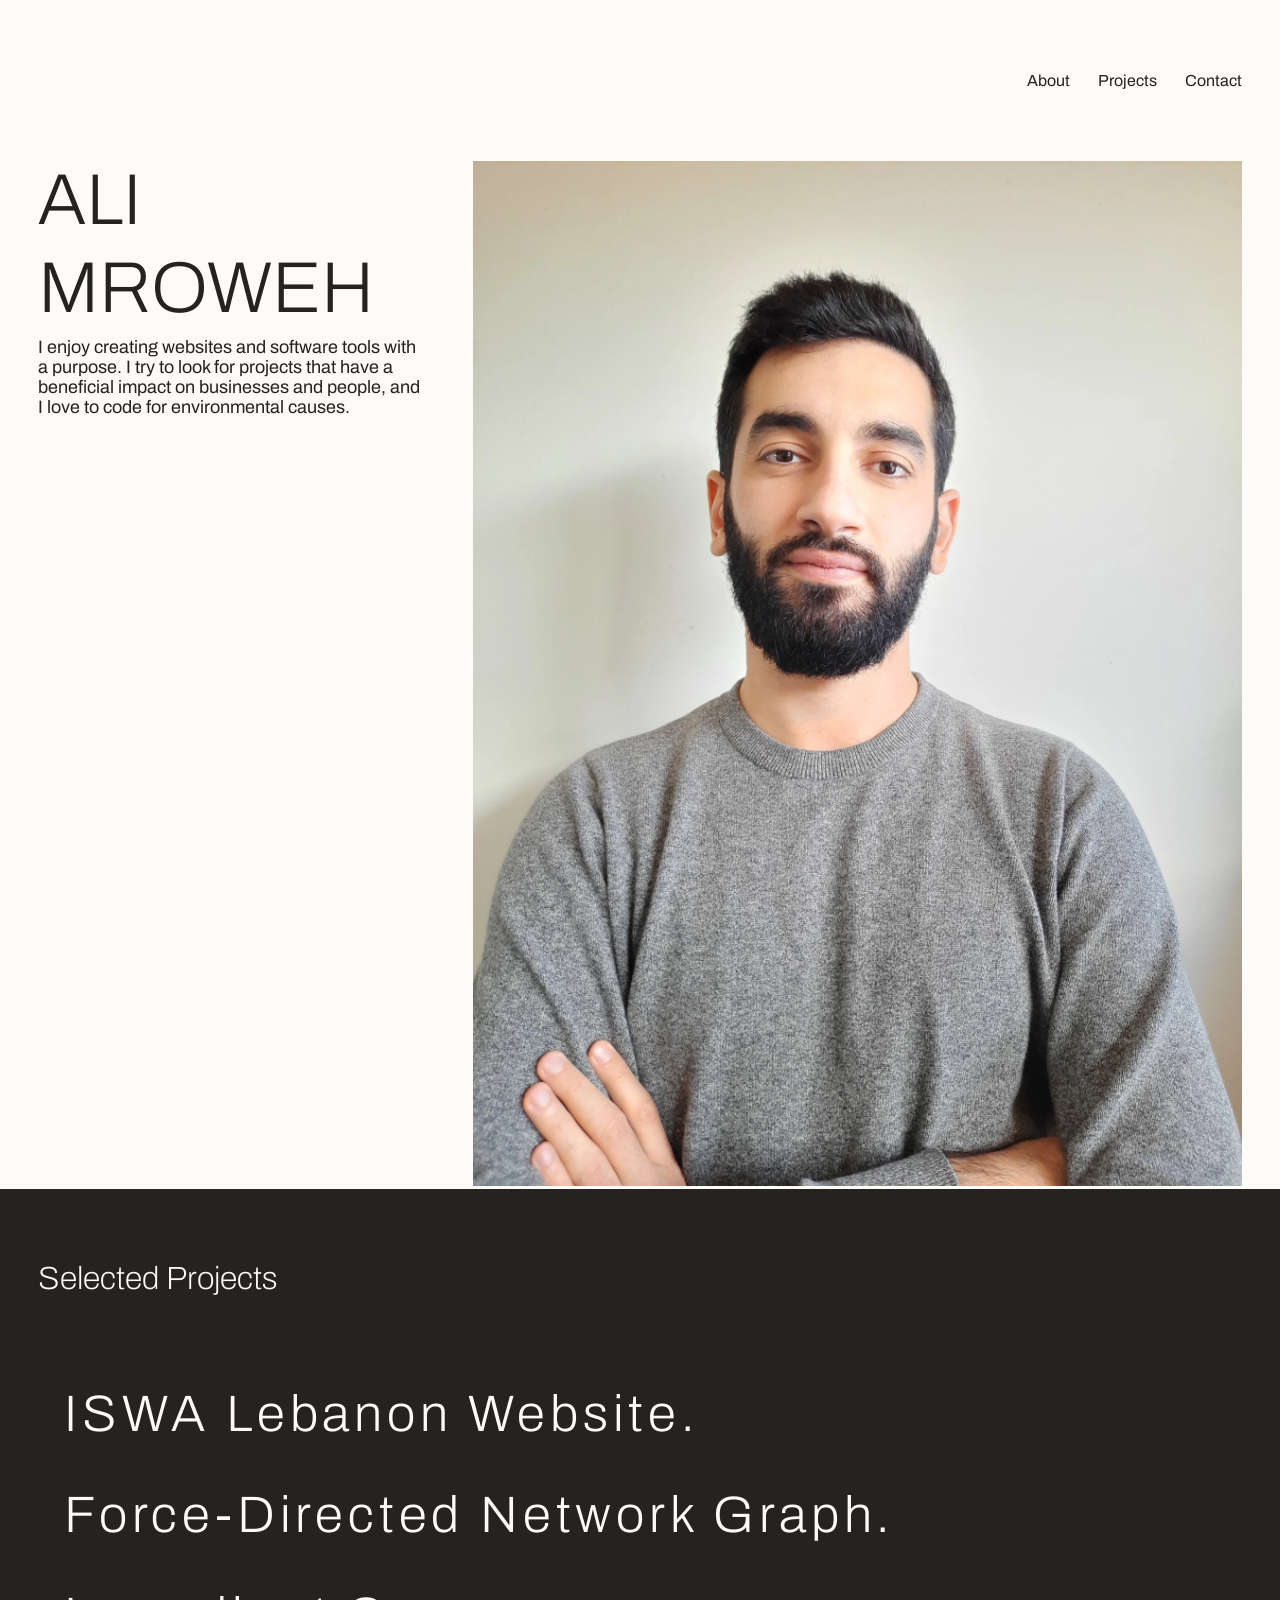
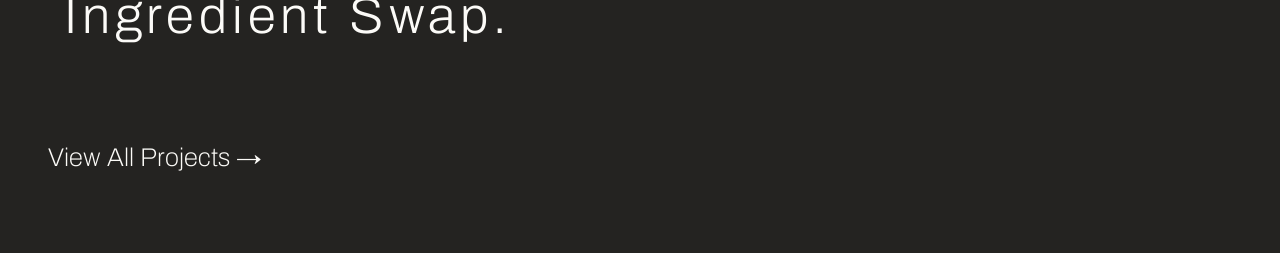
==== index.html @ e3a89d70 "started work on main page" ====
<!DOCTYPE html>
<html lang="en">
<head>
    <meta charset="UTF-8">
    <meta http-equiv="X-UA-Compatible" content="IE=edge">
    <meta name="viewport" content="width=device-width, initial-scale=1.0">
    <title>Ali Mroweh - Main</title>

    <link rel="stylesheet" href="index.css">
</head>
<body>
    <header class="container">
        <nav>
            <ul>
                <li><a href="">About</a></li>
                <li><a href="">Projects</a></li>
                <li><a href="">Contact</a></li>                
            </ul>
        </nav>
    </header>
    <section id="showcase" class="container">
        <div id="showcaseText">
            <h1>ALI</h1>
            <h1>MROWEH</h1>
            <p>I enjoy creating websites and software tools with a purpose. I try to look for projects that have a beneficial impact on businesses and people, and I love to code for environmental causes.</p>
        </div>
        <div id="showcaseImage">
            <img src="./Assets/Images/profile.webp" alt="">
        </div>        
    </section>
    <section id="projects" class="container">        
        <h3>Selected Projects</h3>        
        <ul>
            <li><a href="">ISWA Lebanon Website.</a></li>
            <li><a href="">Force-Directed Network Graph.</a></li>
            <li><a href="">Ingredient Swap.</a></li>            
        </ul>
        <a class="linkButton" href="">View All Projects &#8594</a>
    </section>
</body>
</html>
---- index.css ----
/* Common */

:root{
    --main-light: #FCFBF8;
    --main-dark: #242321;
}

@font-face {
    font-family: "Archivo";
    src: url(./Assets/Fonts/Archivo/Archivo-VariableFont_wdth\,wght.ttf);
}

*{
    font-family: "Archivo";
    list-style: none;
    margin: 0;
}

a{
    all: unset;
    cursor: pointer;
}

a:hover{
    text-decoration: underline;
}

ul{
    padding-left: 0;
}

body{
    background-color: var(--main-light);
}

.container{
    padding-left: max(30px,3vw);
    padding-right: max(30px,3vw);
}

.linkButton{
    padding: min(10px, 2vw);
    /* border: 1px solid var(--main-light); */
    /* border-radius: 3px; */
}

/* Header */
header{
    color: var(--main-dark);
}

header nav ul{    
    padding-top: max(15px,8vh);
    padding-bottom: max(15px,8vh);
    text-align: right;
}

header nav li{
    display: inline-block;
    margin-left: 25px;
}

/* Showcase */

#showcase{
    display: flex;
    gap: min(50px, 5vw);
    color: var(--main-dark);
}

#showcaseText{
    flex: 1;
}

#showcaseImage{
    flex: 2;
}

#showcaseText h1{
    font-size: 72px;
    font-weight: 250;
    margin-bottom: 10px;
}

#showcaseText p{
    font-size: 18px;
}

#showcaseImage img{
    width: 100%;
}

/* Projects */

#projects{
    background-color: var(--main-dark);
    color: var(--main-light);
    padding-top: max(15px,8vh);
    padding-bottom: max(15px,8vh);
}

#projects h3{
    font-size: max(28px, 2.5vw);
    font-weight: 200;
    margin-bottom: max(60px, 10vh);
}

#projects ul{
    padding-left: max(20px, 2vw);
}

#projects ul li{
    font-size: max(48px, 4vw);
    font-weight: 250;
    margin-bottom: max(35px, 5vh);
    letter-spacing: 0.3rem;
}

#projects ul li a{
    text-decoration-color: greenyellow;
    text-decoration-thickness: 5%;
    text-decoration-skip: 3px;
}

#projects .linkButton{
    display: block;
    margin-top: max(80px, 10vh);
    font-size: max(20px, 2vw);
    font-weight: 150;    
}

/* Testimony */
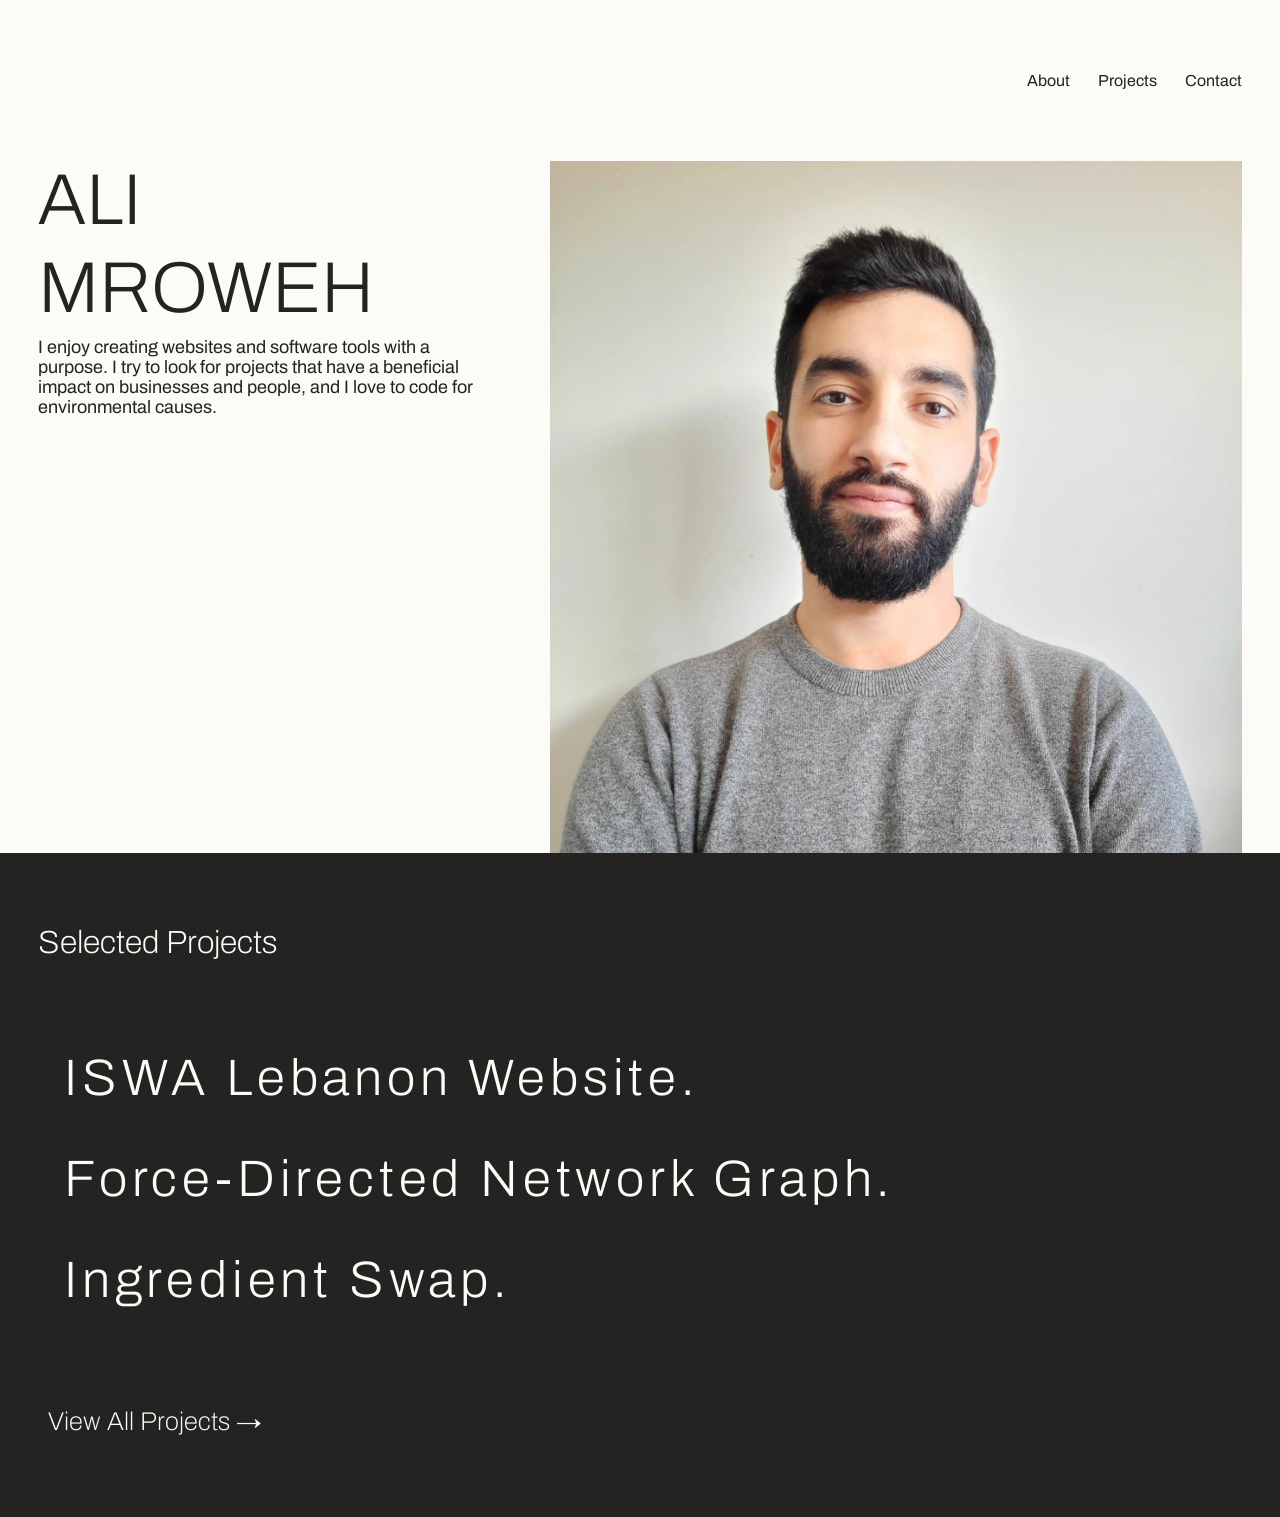
==== commit 7fb9fea5: "added menu functionality for mobile" ====
--- a/index.html
+++ b/index.html
@@ -7,11 +7,13 @@
     <title>Ali Mroweh - Main</title>
 
     <link rel="stylesheet" href="index.css">
+    <script src="index.js" defer></script>
 </head>
 <body>
     <header class="container">
         <nav>
-            <ul>
+            <a id="menuToggle">menu &#8594;</a>             
+            <ul id="navigationMenu">
                 <li><a href="">About</a></li>
                 <li><a href="">Projects</a></li>
                 <li><a href="">Contact</a></li>                
@@ -25,7 +27,7 @@
             <p>I enjoy creating websites and software tools with a purpose. I try to look for projects that have a beneficial impact on businesses and people, and I love to code for environmental causes.</p>
         </div>
         <div id="showcaseImage">
-            <img src="./Assets/Images/profile.webp" alt="">
+            <img src="./Assets/Images/pp_square.png" alt="">
         </div>        
     </section>
     <section id="projects" class="container">        
--- a/index.css
+++ b/index.css
@@ -14,6 +14,7 @@
     font-family: "Archivo";
     list-style: none;
     margin: 0;
+    box-sizing: border-box;
 }
 
 a{
@@ -40,8 +41,6 @@
 
 .linkButton{
     padding: min(10px, 2vw);
-    /* border: 1px solid var(--main-light); */
-    /* border-radius: 3px; */
 }
 
 /* Header */
@@ -60,6 +59,45 @@
     margin-left: 25px;
 }
 
+#menuToggle{
+    display: none;
+}
+
+@media only screen and (max-width: 480px){
+    
+    #menuToggle{
+        display: block;
+        text-align: right;
+        margin-top: 20px;
+        margin-bottom: 20px;
+        font-weight: 350;        
+    }
+    #menuToggle:visited{
+        text-decoration: none;
+    }
+    header nav ul{
+        display: none;
+        position: absolute;        
+        width: 100%;
+        height: 100%;
+        transform: translate(-30px); 
+        background-color: var(--main-light);        
+        padding-top: 20px;
+        padding-bottom: 20px;
+    }
+    header nav ul.active{
+        display: block;
+    }
+    header nav li{
+        display: block;
+        margin: 0;
+        margin-bottom: 13px;
+        padding-top: 15px;
+        padding-bottom: 15px;
+        text-align: center;
+    }
+}
+
 /* Showcase */
 
 #showcase{
@@ -68,12 +106,25 @@
     color: var(--main-dark);
 }
 
+@media only screen and (max-width: 480px) {
+    #showcase{
+        display: block;
+    }
+    #showcaseText{
+        margin-bottom: min(50px, 5vw);
+    }
+    #showcaseImage{
+        margin-bottom: min(50px, 5vw);
+    }
+}
+
 #showcaseText{
-    flex: 1;
+    flex: 2;
 }
 
 #showcaseImage{
-    flex: 2;
+    flex: 3;
+    background-color: var(--main-dark);
 }
 
 #showcaseText h1{
@@ -88,6 +139,7 @@
 
 #showcaseImage img{
     width: 100%;
+    display: block;
 }
 
 /* Projects */
@@ -110,7 +162,7 @@
 }
 
 #projects ul li{
-    font-size: max(48px, 4vw);
+    font-size: max(40px, 4vw);
     font-weight: 250;
     margin-bottom: max(35px, 5vh);
     letter-spacing: 0.3rem;
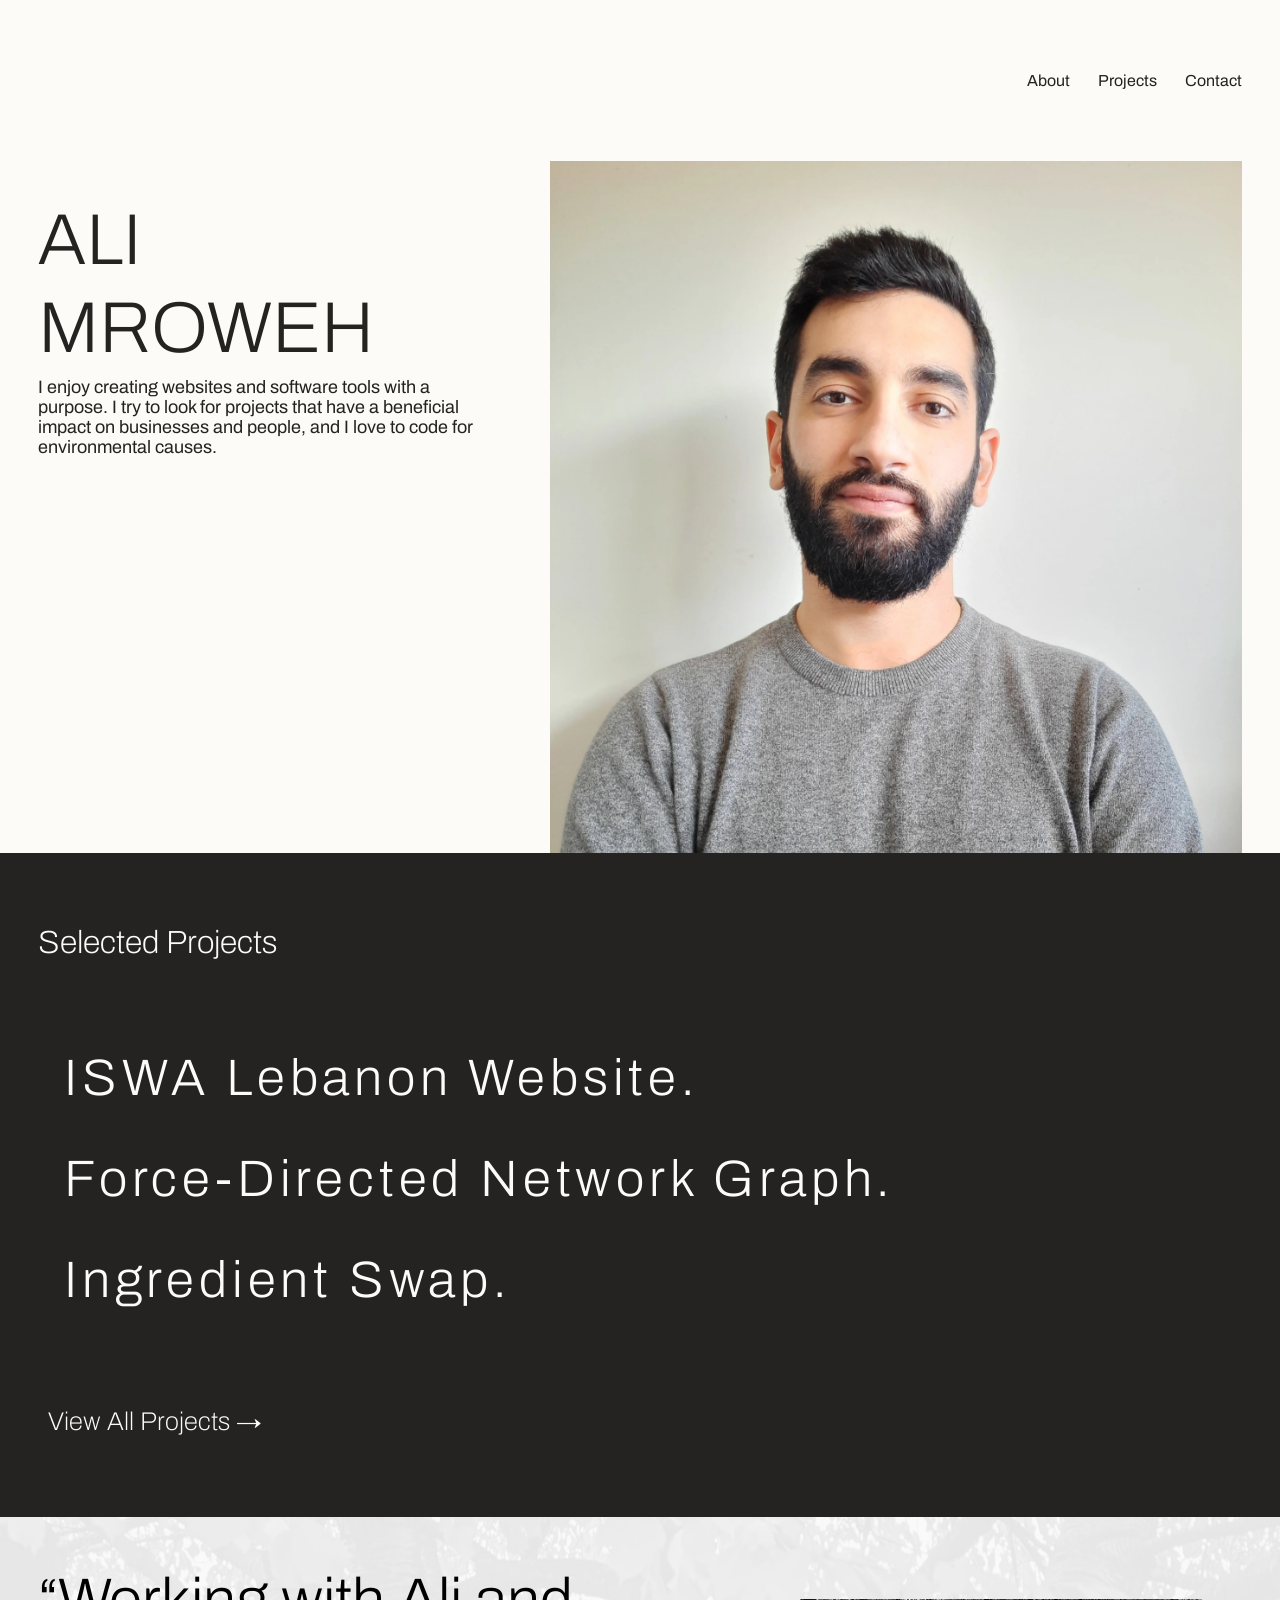
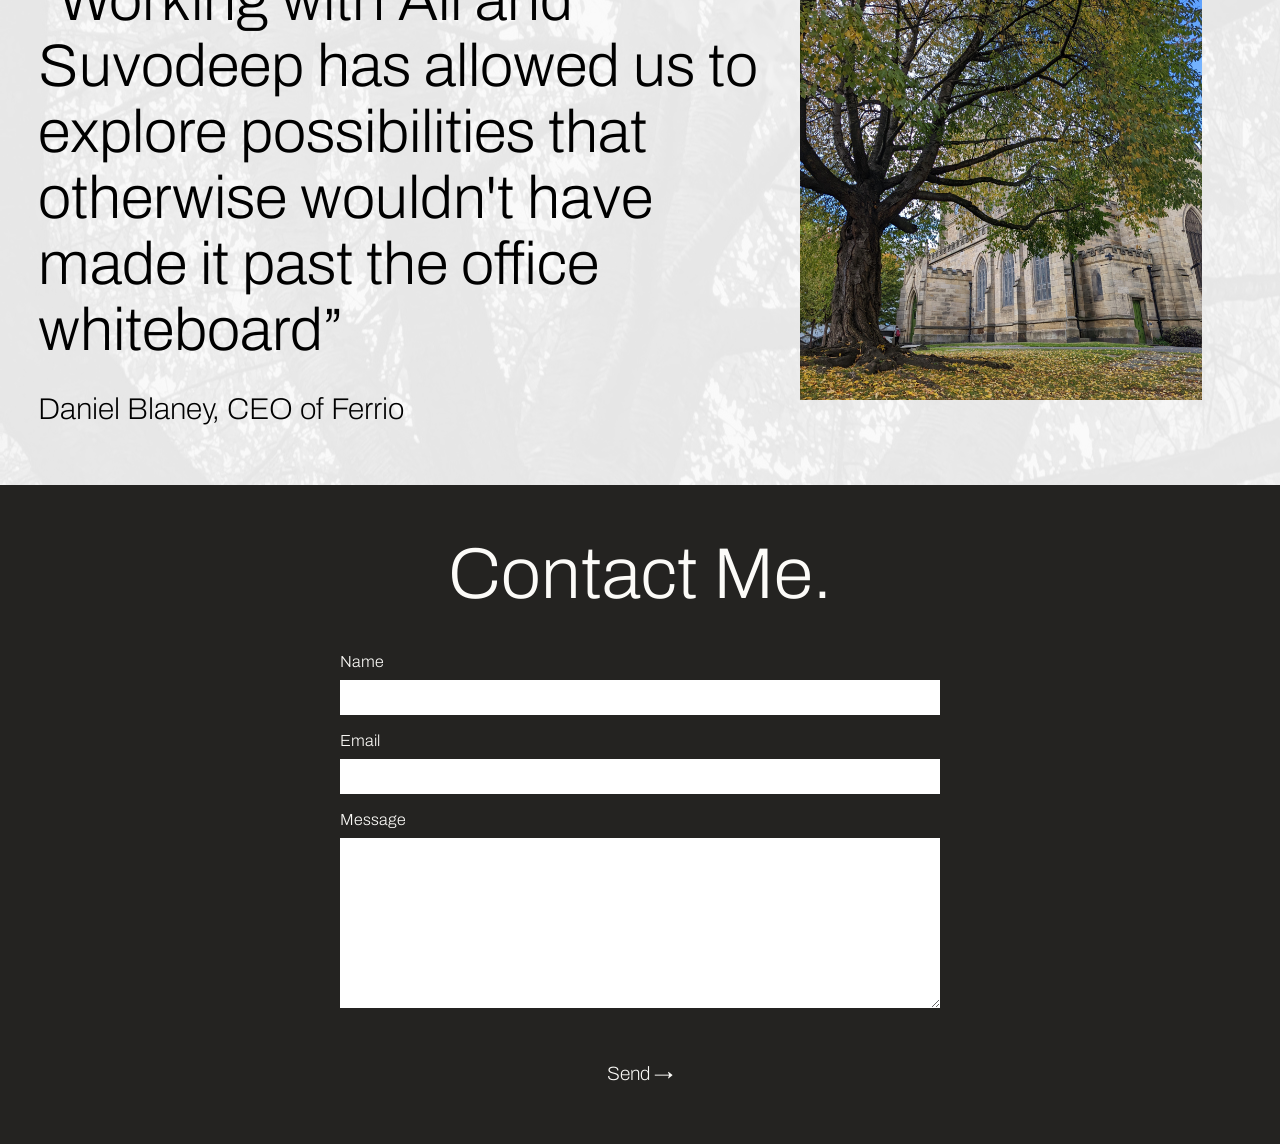
==== commit 41d47d81: "Created project page template" ====
--- a/index.html
+++ b/index.html
@@ -14,9 +14,9 @@
         <nav>
             <a id="menuToggle">menu &#8594;</a>             
             <ul id="navigationMenu">
-                <li><a href="">About</a></li>
-                <li><a href="">Projects</a></li>
-                <li><a href="">Contact</a></li>                
+                <li><a href="#">About</a></li>
+                <li><a href="#projects">Projects</a></li>
+                <li><a href="#contact">Contact</a></li>                
             </ul>
         </nav>
     </header>
@@ -33,11 +33,32 @@
     <section id="projects" class="container">        
         <h3>Selected Projects</h3>        
         <ul>
-            <li><a href="">ISWA Lebanon Website.</a></li>
-            <li><a href="">Force-Directed Network Graph.</a></li>
-            <li><a href="">Ingredient Swap.</a></li>            
+            <li><a href="projectTemplate.html">ISWA Lebanon Website.</a></li>
+            <li><a href="projectTemplate.html">Force-Directed Network Graph.</a></li>
+            <li><a href="projectTemplate.html">Ingredient Swap.</a></li>            
         </ul>
         <a class="linkButton" href="">View All Projects &#8594</a>
     </section>
+    <section id="testimony" class="container">
+        <div id="testimonyQuote">
+            <h2>&ldquo;Working with Ali and Suvodeep has allowed us to explore possibilities that otherwise wouldn't have made it past the office whiteboard&rdquo;</h2>
+            <h3>Daniel Blaney, CEO of Ferrio</h3>
+        </div>        
+        <div id="testimonyImage">
+            <img src="./Assets/Images/testimonySquare.jpg" alt="">
+        </div>        
+    </section>
+    <section id="contact" class="container">
+        <h1>Contact Me.</h1>
+        <form action="">
+            <label for="">Name</label>
+            <input type="text"><br>
+            <label for="">Email</label>
+            <input type="email"><br>
+            <label for="">Message</label>
+            <textarea name="" id="" cols="30" rows="10"></textarea>        
+            <button class="btn" type="submit">Send &#8594;</button>    
+        </form>
+    </section>
 </body>
 </html>
--- a/index.css
+++ b/index.css
@@ -41,6 +41,41 @@
 
 .linkButton{
     padding: min(10px, 2vw);
+}
+
+.btn{
+    all: unset;
+    cursor: pointer;
+    padding: min(10px, 2vw);
+    background-color: transparent;
+    color: var(--main-light);
+    border: none;
+    display: inline;
+    margin-top: max(20px, 5vh);
+    font-size: max(16px, 1.5vw);
+    font-weight: 200;
+}
+
+.btn:hover{
+    text-decoration: underline;
+    text-decoration-color: greenyellow;
+    text-decoration-thickness: 10%;
+}
+
+h1{
+    font-size: 72px;
+    font-weight: 250;
+    margin-bottom: 10px;
+}
+h2{    
+    font-size: 60px;
+    font-weight: 250;
+    margin-bottom: 10px;
+}
+h3{
+    font-size: 30px;
+    font-weight: 200;    
+    margin-bottom: 10px;
 }
 
 /* Header */
@@ -106,12 +141,13 @@
     color: var(--main-dark);
 }
 
-@media only screen and (max-width: 480px) {
+@media only screen and (max-width: 768px) {
     #showcase{
         display: block;
     }
     #showcaseText{
-        margin-bottom: min(50px, 5vw);
+        margin: 0;
+        margin-bottom: min(50px, 5vw);        
     }
     #showcaseImage{
         margin-bottom: min(50px, 5vw);
@@ -120,18 +156,13 @@
 
 #showcaseText{
     flex: 2;
+    margin-top: 40px;
 }
 
 #showcaseImage{
     flex: 3;
-    background-color: var(--main-dark);
-}
-
-#showcaseText h1{
-    font-size: 72px;
-    font-weight: 250;
-    margin-bottom: 10px;
-}
+}
+
 
 #showcaseText p{
     font-size: 18px;
@@ -183,3 +214,74 @@
 
 /* Testimony */
 
+#testimony{
+    background-image: url(./Assets/Images/testimonyPic.jpg), linear-gradient(rgba(255,255,255,0.9),rgba(255,255,255,0.9));
+    background-blend-mode: overlay;    
+    object-fit: fill;
+    display: flex;
+    align-items: center;
+}
+
+#testimonyImage{
+    flex: 2;
+}
+
+#testimony img{
+    padding: 80px 40px;
+    width: 100%;
+}
+
+#testimonyQuote{
+    flex: 3;
+    padding-top: 50px;
+    padding-bottom: 50px;
+}
+
+
+
+#testimonyQuote h3{
+    text-align: left;
+    margin-top: 30px;
+}
+
+/* Contact */
+#contact{
+    background-color: var(--main-dark);
+    color: var(--main-light);
+    padding-top: 50px;
+    padding-bottom: 50px; 
+    text-align: center;  
+    display: flex; 
+    flex-direction: column;
+    align-items: center;
+}
+
+#contact form{
+    display: block;
+    width: 600px;
+}
+
+@media only screen and (max-width: 620px){
+    #contact form{
+        width: 100%;
+    }
+}
+
+#contact form label{
+    font-weight: 250;
+    display: block;
+    margin-bottom: 10px;
+    text-align: left;
+}
+
+#contact h1{
+    margin-bottom: 40px;
+    text-align: center;
+}
+
+#contact form input, #contact form textarea{
+    display: block;
+    width: 100%;
+    padding: 10px 5px;
+    border: none;
+}
